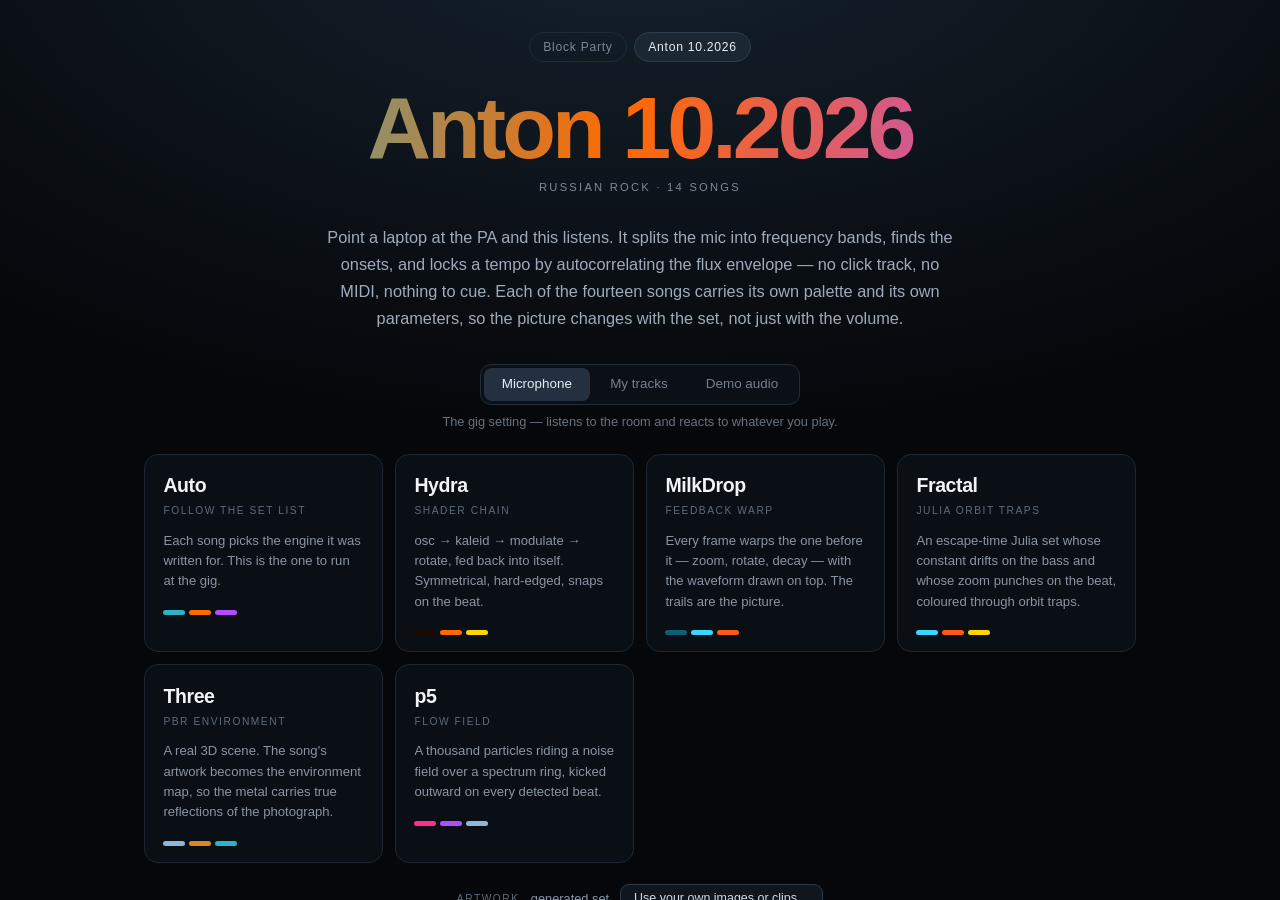
==== anton.html @ d244b023 "Add Anton 10.2026 as a second page Fourteen Russian rock songs read from the Shreddy folder of that " ====
<!DOCTYPE html>
<html lang="en">
<head>
<meta charset="utf-8">
<meta name="viewport" content="width=device-width,initial-scale=1,viewport-fit=cover">
<title>Gig Visuals</title>
<link rel="icon" href="data:image/svg+xml,%3Csvg%20xmlns%3D%22http%3A%2F%2Fwww.w3.org%2F2000%2Fsvg%22%20viewBox%3D%220%200%2032%2032%22%3E%3Crect%20width%3D%2232%22%20height%3D%2232%22%20rx%3D%227%22%20fill%3D%22%2305070a%22%2F%3E%3Ccircle%20cx%3D%2216%22%20cy%3D%2216%22%20r%3D%2210%22%20fill%3D%22none%22%20stroke%3D%22%232bb4c8%22%20stroke-width%3D%222.4%22%2F%3E%3Ccircle%20cx%3D%2216%22%20cy%3D%2216%22%20r%3D%225%22%20fill%3D%22none%22%20stroke%3D%22%23ff6a00%22%20stroke-width%3D%222.4%22%2F%3E%3Ccircle%20cx%3D%2216%22%20cy%3D%2216%22%20r%3D%221.8%22%20fill%3D%22%23b14cff%22%2F%3E%3C%2Fsvg%3E">
<link rel="stylesheet" href="styles.css">
</head>
<body>

<div id="stage"></div>

<div id="boot">
  <div class="boot-card">
    <nav class="setnav"><a href="./">Block Party</a><a href="anton.html" class="on">Anton 10.2026</a></nav>

    <h1 id="set-name">&nbsp;</h1>
    <p class="sub" id="set-tagline">&nbsp;</p>

    <p class="lede">
      Point a laptop at the PA and this listens. It splits the mic into frequency
      bands, finds the onsets, and locks a tempo by autocorrelating the flux
      envelope &mdash; no click track, no MIDI, nothing to cue. Each of the <span id="song-count">&nbsp;</span> songs carries its own palette and its own parameters, so the picture changes
      with the set, not just with the volume.
    </p>

    <div class="src-toggle" role="group" aria-label="Audio source">
      <button id="src-mic" class="seg on" aria-pressed="true">Microphone</button>
      <button id="src-track" class="seg" aria-pressed="false">My tracks</button>
      <button id="src-synth" class="seg" aria-pressed="false">Demo audio</button>
    </div>

    <p id="src-note" class="src-note">The gig setting — listens to the room and reacts to whatever you play.</p>

    <div id="track-panel" hidden>
      <label class="file-btn">
        <input id="file-input" type="file" accept="audio/*" multiple>
        <span>Choose audio files&hellip;</span>
      </label>
      <p class="file-hint">
        Your files stay on this machine &mdash; nothing is uploaded or published. They're matched
        to songs by filename. Any song without a file falls back to the demo bed.
      </p>
      <ul id="track-list"></ul>
    </div>

    <div class="engines">
      <button class="engine" data-engine="auto">
        <span class="e-name">Auto</span>
        <span class="e-tag">Follow the set list</span>
        <span class="e-desc">Each song picks the engine it was written for. This is the one to run at the gig.</span>
        <span class="e-sw"><i style="background:#2bb4c8"></i><i style="background:#ff6a00"></i><i style="background:#b14cff"></i></span>
      </button>
      <button class="engine" data-engine="hydra">
        <span class="e-name">Hydra</span>
        <span class="e-tag">Shader chain</span>
        <span class="e-desc">osc &rarr; kaleid &rarr; modulate &rarr; rotate, fed back into itself. Symmetrical, hard-edged, snaps on the beat.</span>
        <span class="e-sw"><i style="background:#1a0a00"></i><i style="background:#ff6a00"></i><i style="background:#ffd400"></i></span>
      </button>
      <button class="engine" data-engine="milkdrop">
        <span class="e-name">MilkDrop</span>
        <span class="e-tag">Feedback warp</span>
        <span class="e-desc">Every frame warps the one before it &mdash; zoom, rotate, decay &mdash; with the waveform drawn on top. The trails are the picture.</span>
        <span class="e-sw"><i style="background:#0e5f74"></i><i style="background:#39d6ff"></i><i style="background:#ff5a12"></i></span>
      </button>
      <button class="engine" data-engine="fractal">
        <span class="e-name">Fractal</span>
        <span class="e-tag">Julia orbit traps</span>
        <span class="e-desc">An escape-time Julia set whose constant drifts on the bass and whose zoom punches on the beat, coloured through orbit traps.</span>
        <span class="e-sw"><i style="background:#39d6ff"></i><i style="background:#ff5a12"></i><i style="background:#ffd400"></i></span>
      </button>
      <button class="engine" data-engine="three">
        <span class="e-name">Three</span>
        <span class="e-tag">PBR environment</span>
        <span class="e-desc">A real 3D scene. The song's artwork becomes the environment map, so the metal carries true reflections of the photograph.</span>
        <span class="e-sw"><i style="background:#8fb6d9"></i><i style="background:#d98824"></i><i style="background:#2bb4c8"></i></span>
      </button>
      <button class="engine" data-engine="flow">
        <span class="e-name">p5</span>
        <span class="e-tag">Flow field</span>
        <span class="e-desc">A thousand particles riding a noise field over a spectrum ring, kicked outward on every detected beat.</span>
        <span class="e-sw"><i style="background:#ff2e88"></i><i style="background:#b14cff"></i><i style="background:#8fb6d9"></i></span>
      </button>
    </div>

    <div class="art-row">
      <span class="art-label">Artwork</span>
      <span id="art-status">generated set</span>
      <label class="file-btn sm">
        <input id="art-input" type="file" accept="image/*,video/*" multiple>
        <span>Use your own images or clips&hellip;</span>
      </label>
    </div>

    <p class="hint">
      Full screen with <kbd>F</kbd>, change song with <kbd>&larr;</kbd><kbd>&rarr;</kbd>, switch engine
      mid-song with <kbd>1</kbd>&ndash;<kbd>5</kbd>, artwork on and off with <kbd>I</kbd>. Microphone needs https or localhost.
    </p>
    <p id="boot-err" class="err" hidden></p>
  </div>
</div>

<div id="hud" hidden>
  <div class="hud-left">
    <div class="transport">
      <button id="c-back" title="Back to the landing page (Esc)" aria-label="Back to the landing page">&#9099;</button>
      <button id="c-prev" title="Previous song (&larr;)" aria-label="Previous song">&#9664;&#9664;</button>
      <button id="c-play" title="Play / pause (P)" aria-label="Play or pause">&#9646;&#9646;</button>
      <button id="c-next" title="Next song (&rarr;)" aria-label="Next song">&#9654;&#9654;</button>
      <button id="c-mute" title="Mute audio (M)" aria-label="Mute audio">&#9834;</button>
    </div>
    <div class="track"><span id="h-index">1</span><span class="sep">/</span><span id="h-total">8</span></div>
    <div class="titles">
      <div id="h-title">—</div>
      <div id="h-artist">—</div>
    </div>
  </div>
  <div class="hud-right">
    <div class="meter"><div id="h-beat" class="beat"></div></div>
    <div class="bpm"><span id="h-bpm">--</span><small>BPM</small></div>
    <div class="conf"><div id="h-conf"></div></div>
    <div id="h-viz" class="viz">—</div>
    <div id="h-src" class="src">MIC</div>
  </div>
</div>

<div id="setlist" hidden>
  <h2>Set list</h2>
  <ol id="setlist-items"></ol>
  <div class="keys">
    <span><kbd>←</kbd><kbd>→</kbd> song</span>
    <span><kbd>1</kbd><kbd>2</kbd><kbd>3</kbd> engine</span>
    <span><kbd>0</kbd> auto</span>
    <span><kbd>S</kbd> set list</span>
    <span><kbd>H</kbd> hud</span>
    <span><kbd>F</kbd> full screen</span>
  </div>
</div>

<script src="vendor/three.min.js"></script>
<script src="js/themes-anton.js"></script>
<script src="js/synth.js"></script>
<script src="js/match.js"></script>
<script src="js/tracks.js"></script>
<script src="js/art.js"></script>
<script src="js/audio.js"></script>
<script src="js/gl.js"></script>
<script src="js/viz-hydra.js"></script>
<script src="js/viz-milkdrop.js"></script>
<script src="js/viz-flow.js"></script>
<script src="js/viz-fractal.js"></script>
<script src="js/viz-three.js"></script>
<script src="js/app.js"></script>
</body>
</html>
---- styles.css ----
*, *::before, *::after { box-sizing: border-box; }
html, body { margin: 0; height: 100%; background: #000; overflow: hidden; }
:root { --setlist-w: min(26rem, 88vw); }
body {
  font: 400 15px/1.4 ui-sans-serif, -apple-system, "Segoe UI", Roboto, sans-serif;
  color: #f2f2f2;
  -webkit-font-smoothing: antialiased;
}

#stage { position: fixed; inset: 0; }
#stage canvas { position: absolute; inset: 0; width: 100%; height: 100%; display: none; }
#stage canvas.on { display: block; }

/* ---- boot ---- */
#boot {
  position: fixed; inset: 0; z-index: 30;
  display: grid; place-items: center;
  background: radial-gradient(120% 90% at 50% -10%, #16222e 0%, #05070a 65%);
  overflow-y: auto; padding: 2rem 1rem;
}
#boot[hidden] { display: none; }
.boot-card { width: min(62rem, 100%); margin: auto; text-align: center; }
.setnav { display: flex; gap: .4rem; justify-content: center; margin: 0 0 1.6rem; }
.setnav a {
  font-size: .76rem; letter-spacing: .06em; text-decoration: none;
  padding: .35rem .85rem; border-radius: 999px;
  border: 1px solid #202a36; color: #7b8695; transition: all .15s;
}
.setnav a:hover { border-color: #3c4b5c; color: #b6c2d0; }
.setnav a.on { background: #1b2733; border-color: #2d3d4e; color: #e9eff5; }
.boot-card h1 {
  margin: 0; font-size: clamp(2.6rem, 9vw, 5.5rem); font-weight: 800;
  letter-spacing: -0.045em; line-height: 0.92;
  background: linear-gradient(100deg, #2bb4c8, #ff6a00 48%, #b14cff);
  -webkit-background-clip: text; background-clip: text; color: transparent;
}
.sub { margin: .7rem 0 0; color: #7f8a98; letter-spacing: .2em; text-transform: uppercase; font-size: .7rem; }
.lede {
  max-width: 40rem; margin: 1.8rem auto 0;
  font-size: clamp(.92rem, 1.6vw, 1.02rem); line-height: 1.65; color: #9fabba;
  text-wrap: pretty;
}

.src-toggle {
  display: inline-flex; margin: 2rem 0 1.6rem; padding: 3px; gap: 3px;
  border: 1px solid #222c38; border-radius: 11px; background: #0b1016;
}
.seg {
  border: 0; background: transparent; color: #74808f;
  padding: .45rem 1.1rem; border-radius: 8px; font-size: .84rem;
}
.seg:hover { background: #141c25; color: #a6b2c0; }
.seg.on { background: #223040; color: #e8eef5; }

.src-note { margin: -1.1rem 0 1.4rem; font-size: .8rem; color: #67727f; min-height: 1.2em; }

#track-panel { margin: 0 auto 1.6rem; max-width: 34rem; }
#track-panel[hidden] { display: none; }
.file-btn { display: inline-block; cursor: pointer; }
.file-btn input { position: absolute; width: 1px; height: 1px; opacity: 0; }
.file-btn span {
  display: inline-block; padding: .55rem 1.1rem; border-radius: 9px;
  border: 1px solid #2c3b4a; background: #0f161e; color: #cfd9e4; font-size: .86rem;
}
.file-btn:hover span { border-color: #4a5e73; background: #141d27; }
.file-btn input:focus-visible + span { outline: 2px solid #2bb4c8; outline-offset: 2px; }
.art-row {
  display: flex; align-items: center; justify-content: center; gap: .7rem;
  flex-wrap: wrap; margin: 1.3rem 0 0;
}
.art-label { font-size: .64rem; letter-spacing: .15em; text-transform: uppercase; color: #5e6b7a; }
#art-status { font-size: .8rem; color: #8a95a3; }
.file-btn.sm span { padding: .35rem .8rem; font-size: .78rem; }
.file-hint { margin: .8rem 0 0; font-size: .76rem; color: #5a6472; line-height: 1.6; }
#track-list { list-style: none; margin: 1rem 0 0; padding: 0; text-align: left; font-size: .8rem; }
#track-list li {
  display: flex; gap: .55rem; align-items: baseline;
  padding: .22rem 0; color: #7d8794; border-bottom: 1px solid rgba(255,255,255,.05);
}
#track-list li:last-child { border-bottom: 0; }
#track-list .ok { color: #2bb4c8; }
#track-list .no { color: #4e5865; }
#track-list .fn { color: #6a7585; margin-left: auto; max-width: 48%; overflow: hidden;
  text-overflow: ellipsis; white-space: nowrap; direction: rtl; }

.engines {
  display: grid; gap: .75rem; text-align: left;
  grid-template-columns: repeat(auto-fit, minmax(14rem, 1fr));
}
.engine {
  display: grid; gap: .3rem; align-content: start;
  padding: 1.1rem 1.15rem 1rem; border-radius: 14px;
  border: 1px solid #1d2733; background: #0a0f15; color: inherit; text-align: left;
  transition: border-color .16s, background .16s, transform .1s;
}
.engine:hover { border-color: #3a4a5c; background: #0f161e; transform: translateY(-2px); }
.engine:active { transform: translateY(0); }
.engine:focus-visible { outline: 2px solid #2bb4c8; outline-offset: 2px; }
.e-name { font-size: 1.22rem; font-weight: 700; letter-spacing: -0.02em; color: #f0f4f8; }
.e-tag { font-size: .64rem; letter-spacing: .15em; text-transform: uppercase; color: #5e6b7a; }
.e-desc { margin-top: .45rem; font-size: .82rem; line-height: 1.55; color: #8a95a3; text-wrap: pretty; }
.e-sw { display: flex; gap: 4px; margin-top: .85rem; }
.e-sw i { width: 22px; height: 5px; border-radius: 3px; display: block; }

button { font: inherit; cursor: pointer; }
.hint { margin: 1.8rem 0 0; font-size: .78rem; color: #5a6472; line-height: 1.7; }
.err { margin-top: .9rem; color: #ff6b6b; font-size: .85rem; }
.err[hidden] { display: none; }

/* ---- hud ---- */
#hud {
  position: fixed; inset: auto 0 0 0; z-index: 20;
  display: flex; align-items: flex-end; justify-content: space-between; gap: 1.5rem;
  padding: 1.1rem clamp(1rem, 3vw, 2.2rem) clamp(1rem, 3vw, 1.8rem);
  background: linear-gradient(to top, rgba(0,0,0,.72), rgba(0,0,0,0));
  pointer-events: none; transition: opacity .35s;
}
#hud[hidden] { display: none; }
body.setlist-open #hud { padding-right: calc(var(--setlist-w) + 1.2rem); }
#hud.dim { opacity: 0; }
.hud-left { display: flex; align-items: center; gap: .9rem; min-width: 0; }

.transport { display: flex; gap: .3rem; pointer-events: auto; flex: none; }
.transport button {
  width: 2.1rem; height: 2.1rem; display: grid; place-items: center;
  border-radius: 8px; border: 1px solid rgba(255,255,255,.14);
  background: rgba(10,14,19,.55); color: #c2ccd8; font-size: .72rem; line-height: 1;
  backdrop-filter: blur(8px); transition: background .14s, border-color .14s, color .14s;
}
.transport button:hover { background: rgba(30,42,56,.85); border-color: rgba(255,255,255,.3); color: #fff; }
.transport button:active { transform: translateY(1px); }
.transport button:focus-visible { outline: 2px solid #2bb4c8; outline-offset: 2px; }
.transport button.off { color: #6b7684; }
#c-back { border-color: rgba(255,255,255,.22); }
.track { font-variant-numeric: tabular-nums; color: #7d8794; font-size: .8rem; letter-spacing: .08em; }
.track .sep { opacity: .4; margin: 0 .15em; }
.titles { min-width: 0; }
#h-title {
  font-size: clamp(1.15rem, 3.2vw, 2rem); font-weight: 700; letter-spacing: -0.02em;
  white-space: nowrap; overflow: hidden; text-overflow: ellipsis;
  text-shadow: 0 2px 18px rgba(0,0,0,.9);
}
#h-artist { font-size: .8rem; letter-spacing: .12em; text-transform: uppercase; color: #93a0b0; }

.hud-right { display: flex; align-items: center; gap: .9rem; flex: none; }
.meter { width: 14px; height: 14px; }
.beat {
  width: 14px; height: 14px; border-radius: 50%;
  background: #fff; opacity: .15; transform: scale(.6);
  transition: transform .06s linear, opacity .06s linear;
}
.bpm { display: flex; align-items: baseline; gap: .25rem; font-variant-numeric: tabular-nums; }
#h-bpm { font-size: 1.5rem; font-weight: 700; letter-spacing: -0.02em; }
.bpm small { font-size: .62rem; letter-spacing: .14em; color: #7d8794; }
.conf { width: 44px; height: 3px; border-radius: 2px; background: rgba(255,255,255,.14); overflow: hidden; }
.conf > div { height: 100%; width: 0; background: #2bb4c8; transition: width .25s; }
.viz, .src {
  font-size: .65rem; letter-spacing: .12em; text-transform: uppercase;
  padding: .3rem .55rem; border-radius: 6px;
  border: 1px solid rgba(255,255,255,.16); color: #b9c3cf; white-space: nowrap;
}
.src { border-color: rgba(43,180,200,.5); color: #2bb4c8; }
.src.demo { border-color: rgba(255,106,0,.55); color: #ff8c33; }

/* ---- setlist ---- */
#setlist {
  position: fixed; top: 0; right: 0; bottom: 0; z-index: 25;
  width: var(--setlist-w); padding: clamp(1.2rem, 3vw, 2rem);
  background: rgba(6,9,13,.9); backdrop-filter: blur(16px);
  border-left: 1px solid rgba(255,255,255,.08);
  overflow-y: auto;
}
#setlist[hidden] { display: none; }
#setlist h2 { margin: 0 0 1rem; font-size: .7rem; letter-spacing: .18em; text-transform: uppercase; color: #7d8794; font-weight: 600; }
#setlist ol { list-style: none; margin: 0; padding: 0; }
#setlist li {
  display: grid; grid-template-columns: 1.4rem 1fr auto; gap: .7rem; align-items: center;
  padding: .55rem .6rem; border-radius: 8px; cursor: pointer;
  border-left: 2px solid transparent;
}
#setlist li:hover { background: rgba(255,255,255,.05); }
#setlist li.active { background: rgba(255,255,255,.08); border-left-color: var(--accent, #2bb4c8); }
#setlist .num { font-variant-numeric: tabular-nums; color: #5f6a78; font-size: .8rem; }
#setlist .nm { min-width: 0; display: block; }
#setlist .t { display: block; font-weight: 600; font-size: .9rem; white-space: nowrap; overflow: hidden; text-overflow: ellipsis; }
#setlist .a { display: block; font-size: .74rem; color: #7d8794; white-space: nowrap; overflow: hidden; text-overflow: ellipsis; }
#setlist .sw { display: flex; gap: 3px; flex: none; }
#setlist .sw i { width: 9px; height: 18px; border-radius: 2px; display: block; }
.keys {
  margin-top: 1.6rem; padding-top: 1rem; border-top: 1px solid rgba(255,255,255,.08);
  display: flex; flex-wrap: wrap; gap: .5rem 1rem; font-size: .72rem; color: #6c7684;
}
kbd {
  font: inherit; font-size: .68rem; padding: .1em .4em; margin-right: .15em;
  border: 1px solid rgba(255,255,255,.18); border-bottom-width: 2px; border-radius: 4px; color: #aab4c0;
}
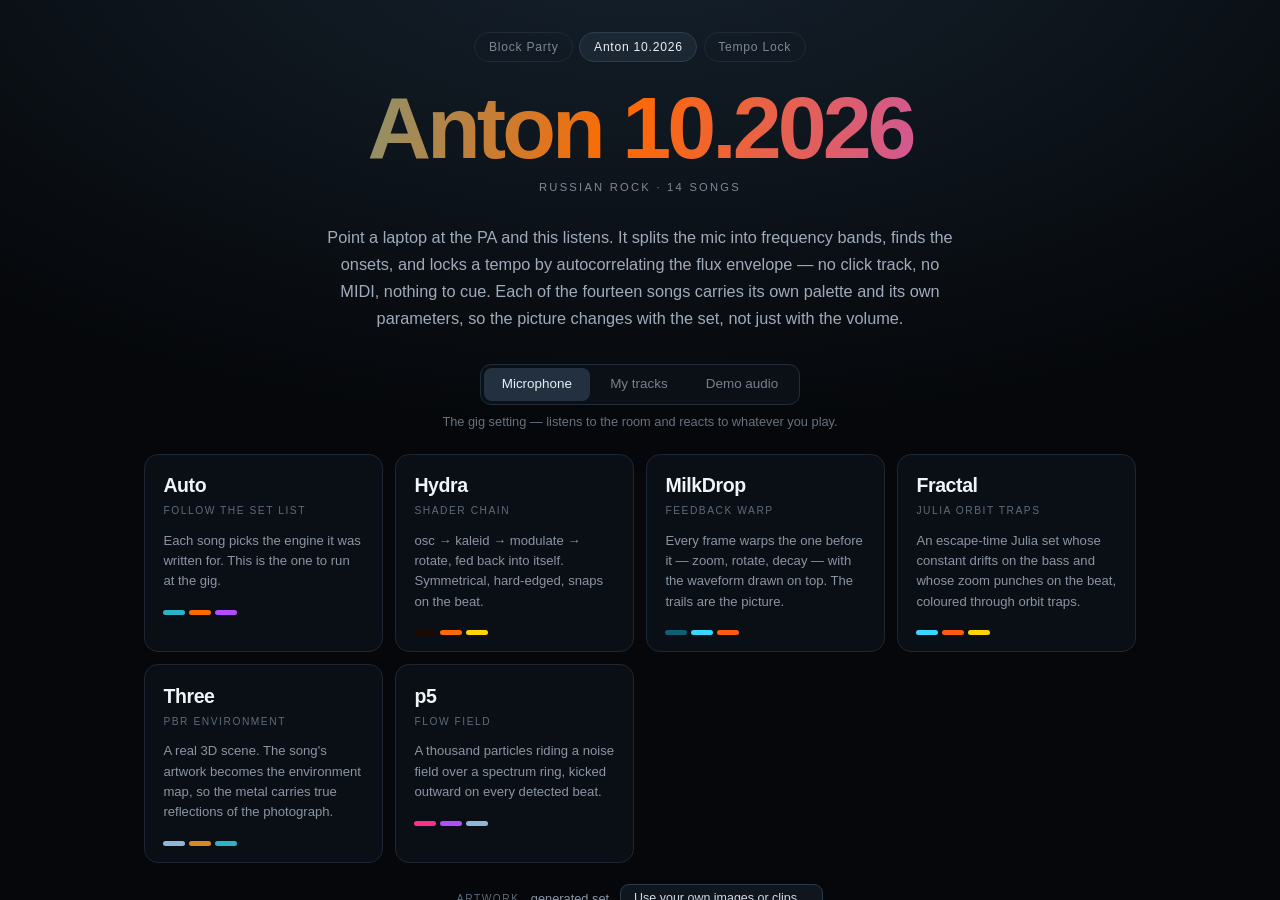
==== commit 98ca63cc: "Add a Tempo Lock demo page, and the diversified artwork for both sets tempo.html puts two panels sid" ====
--- a/anton.html
+++ b/anton.html
@@ -13,7 +13,7 @@
 
 <div id="boot">
   <div class="boot-card">
-    <nav class="setnav"><a href="./">Block Party</a><a href="anton.html" class="on">Anton 10.2026</a></nav>
+    <nav class="setnav"><a href="./">Block Party</a><a href="anton.html" class="on">Anton 10.2026</a><a href="tempo.html">Tempo Lock</a></nav>
 
     <h1 id="set-name">&nbsp;</h1>
     <p class="sub" id="set-tagline">&nbsp;</p>
@@ -95,7 +95,7 @@
 
     <p class="hint">
       Full screen with <kbd>F</kbd>, change song with <kbd>&larr;</kbd><kbd>&rarr;</kbd>, switch engine
-      mid-song with <kbd>1</kbd>&ndash;<kbd>5</kbd>, artwork on and off with <kbd>I</kbd>. Microphone needs https or localhost.
+      mid-song with <kbd>1</kbd>&ndash;<kbd>5</kbd>, artwork on and off with <kbd>I</kbd>, its presence with <kbd>V</kbd>. Microphone needs https or localhost.
     </p>
     <p id="boot-err" class="err" hidden></p>
   </div>
@@ -121,6 +121,7 @@
     <div class="bpm"><span id="h-bpm">--</span><small>BPM</small></div>
     <div class="conf"><div id="h-conf"></div></div>
     <div id="h-viz" class="viz">—</div>
+    <div id="h-presence" class="viz presence" title="Artwork presence (V)">—</div>
     <div id="h-src" class="src">MIC</div>
   </div>
 </div>
--- a/styles.css
+++ b/styles.css
@@ -160,6 +160,9 @@
   border: 1px solid rgba(255,255,255,.16); color: #b9c3cf; white-space: nowrap;
 }
 .src { border-color: rgba(43,180,200,.5); color: #2bb4c8; }
+.presence { border-color: rgba(255,255,255,.22); color: #93a0b0; }
+.presence.texture  { border-color: rgba(120,200,160,.5); color: #7fd3a8; }
+.presence.showcase { border-color: rgba(255,170,70,.55); color: #ffb347; }
 .src.demo { border-color: rgba(255,106,0,.55); color: #ff8c33; }
 
 /* ---- setlist ---- */
@@ -194,3 +197,36 @@
   font: inherit; font-size: .68rem; padding: .1em .4em; margin-right: .15em;
   border: 1px solid rgba(255,255,255,.18); border-bottom-width: 2px; border-radius: 4px; color: #aab4c0;
 }
+
+/* ---- tempo lock demo ---- */
+.tempo-wrap { max-width: 68rem; margin: 0 auto; padding: 2.5rem 1.2rem 4rem; text-align: center; overflow-y: auto; height: 100%; }
+.tempo-h1 { margin: 0; font-size: clamp(2.2rem, 6vw, 3.6rem); font-weight: 800; letter-spacing: -0.04em;
+  background: linear-gradient(100deg, #2bb4c8, #7fd3a8); -webkit-background-clip: text; background-clip: text; color: transparent; }
+#start-wrap { margin: 2rem 0; }
+button.primary { font: inherit; cursor: pointer; background: #2bb4c8; border: 1px solid #2bb4c8; color: #04131a;
+  font-weight: 600; padding: .7rem 1.4rem; border-radius: 10px; }
+button.primary:hover { background: #3fcbdf; }
+.clips { display: flex; gap: .45rem; justify-content: center; flex-wrap: wrap; margin-top: .5rem; }
+.clip { font: inherit; cursor: pointer; font-size: .8rem; padding: .4rem .9rem; border-radius: 999px;
+  border: 1px solid #222c38; background: #0b1016; color: #7b8695; }
+.clip:hover { border-color: #3c4b5c; color: #c0cad6; }
+.clip.on { background: #15323a; border-color: #2bb4c8; color: #d6f1f6; }
+.clip-note { font-size: .78rem; color: #66727f; margin: .7rem 0 0; }
+.breakbar { height: 4px; border-radius: 2px; background: #141b24; margin: 1.3rem 0 .2rem; position: relative; transition: background .2s; }
+.breakbar span { position: absolute; inset: -1.5rem 0 auto 0; font-size: .64rem; letter-spacing: .16em;
+  text-transform: uppercase; color: transparent; transition: color .2s; }
+.breakbar.on { background: #7fd3a8; }
+.breakbar.on span { color: #7fd3a8; }
+.panels { display: grid; grid-template-columns: 1fr 1fr; gap: 1rem; margin-top: 1.1rem; }
+@media (max-width: 40rem) { .panels { grid-template-columns: 1fr; } }
+.panels figure { margin: 0; }
+.panels figcaption { font-size: .72rem; letter-spacing: .1em; text-transform: uppercase; color: #8d99a7; padding-bottom: .5rem; }
+.panels figcaption em { font-style: normal; color: #5b6673; text-transform: none; letter-spacing: 0; }
+.panels canvas { width: 100%; aspect-ratio: 4 / 3; border-radius: 12px; border: 1px solid #1b2430; display: block; }
+.readouts { display: flex; gap: 1.6rem; justify-content: center; align-items: center; flex-wrap: wrap; margin-top: 1.3rem; }
+.ro { display: flex; flex-direction: column; align-items: center; gap: .25rem; }
+.ro span { font-size: 1.3rem; font-weight: 700; font-variant-numeric: tabular-nums; color: #e6edf4; }
+.ro small { font-size: .62rem; letter-spacing: .13em; text-transform: uppercase; color: #67727f; }
+.confbar { width: 70px; height: 5px; border-radius: 3px; background: rgba(255,255,255,.12); overflow: hidden; }
+.confbar > div { height: 100%; width: 0; background: #2bb4c8; transition: width .25s; }
+.caveat { max-width: 44rem; margin: 2rem auto 0; font-size: .78rem; line-height: 1.7; color: #5e6a77; text-wrap: pretty; }
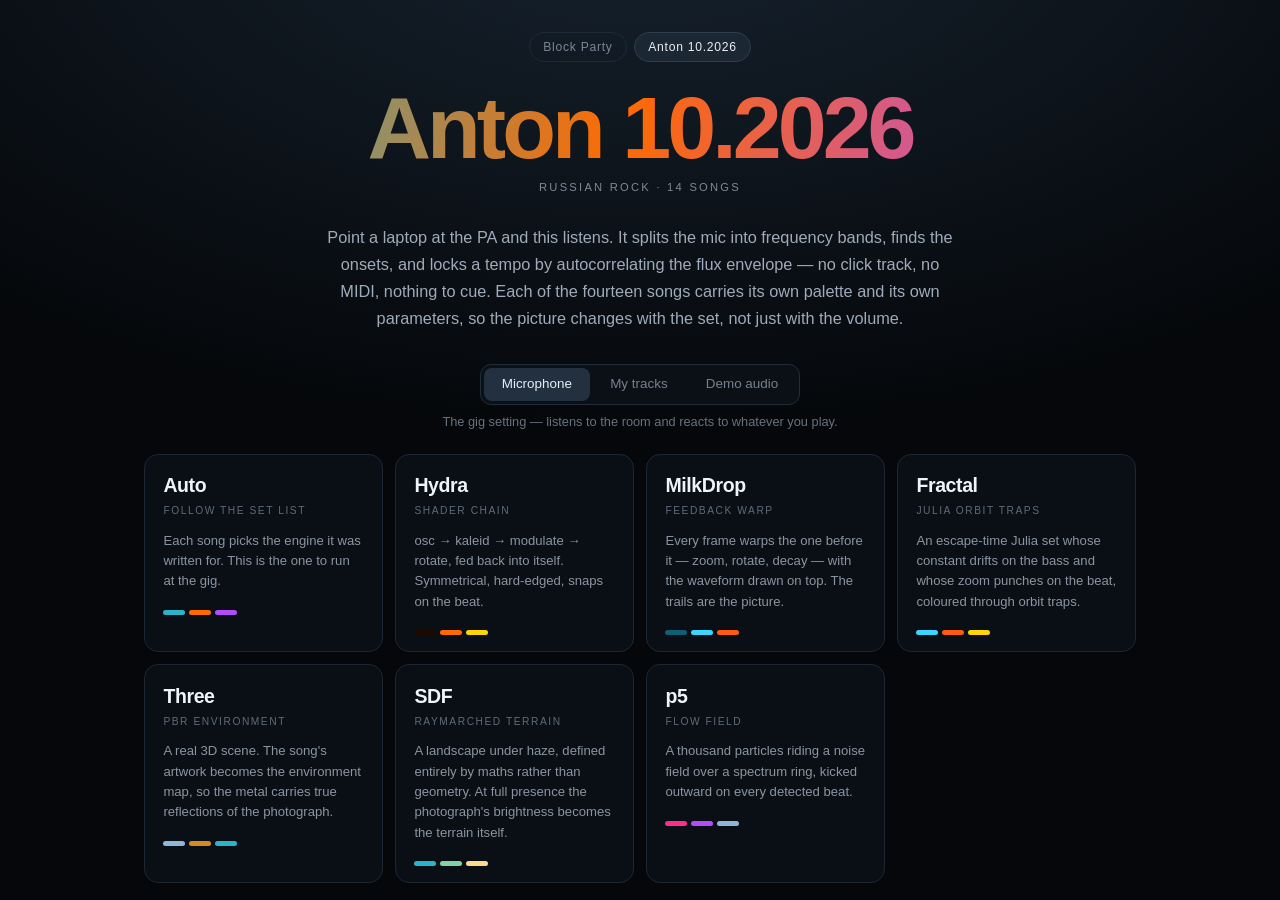
==== commit 564edd68: "Add the SDF raymarching engine; drop the tempo demo page Engine 6 (key 6): raymarched terrain under " ====
--- a/anton.html
+++ b/anton.html
@@ -13,7 +13,7 @@
 
 <div id="boot">
   <div class="boot-card">
-    <nav class="setnav"><a href="./">Block Party</a><a href="anton.html" class="on">Anton 10.2026</a><a href="tempo.html">Tempo Lock</a></nav>
+    <nav class="setnav"><a href="./">Block Party</a><a href="anton.html" class="on">Anton 10.2026</a></nav>
 
     <h1 id="set-name">&nbsp;</h1>
     <p class="sub" id="set-tagline">&nbsp;</p>
@@ -76,6 +76,12 @@
         <span class="e-desc">A real 3D scene. The song's artwork becomes the environment map, so the metal carries true reflections of the photograph.</span>
         <span class="e-sw"><i style="background:#8fb6d9"></i><i style="background:#d98824"></i><i style="background:#2bb4c8"></i></span>
       </button>
+      <button class="engine" data-engine="sdf">
+        <span class="e-name">SDF</span>
+        <span class="e-tag">Raymarched terrain</span>
+        <span class="e-desc">A landscape under haze, defined entirely by maths rather than geometry. At full presence the photograph's brightness becomes the terrain itself.</span>
+        <span class="e-sw"><i style="background:#2bb4c8"></i><i style="background:#7fd3a8"></i><i style="background:#ffd98a"></i></span>
+      </button>
       <button class="engine" data-engine="flow">
         <span class="e-name">p5</span>
         <span class="e-tag">Flow field</span>
@@ -95,7 +101,7 @@
 
     <p class="hint">
       Full screen with <kbd>F</kbd>, change song with <kbd>&larr;</kbd><kbd>&rarr;</kbd>, switch engine
-      mid-song with <kbd>1</kbd>&ndash;<kbd>5</kbd>, artwork on and off with <kbd>I</kbd>, its presence with <kbd>V</kbd>. Microphone needs https or localhost.
+      mid-song with <kbd>1</kbd>&ndash;<kbd>6</kbd>, artwork on and off with <kbd>I</kbd>, its presence with <kbd>V</kbd>. Microphone needs https or localhost.
     </p>
     <p id="boot-err" class="err" hidden></p>
   </div>
@@ -152,6 +158,7 @@
 <script src="js/viz-flow.js"></script>
 <script src="js/viz-fractal.js"></script>
 <script src="js/viz-three.js"></script>
+<script src="js/viz-sdf.js"></script>
 <script src="js/app.js"></script>
 </body>
 </html>
--- a/styles.css
+++ b/styles.css
@@ -197,36 +197,3 @@
   font: inherit; font-size: .68rem; padding: .1em .4em; margin-right: .15em;
   border: 1px solid rgba(255,255,255,.18); border-bottom-width: 2px; border-radius: 4px; color: #aab4c0;
 }
-
-/* ---- tempo lock demo ---- */
-.tempo-wrap { max-width: 68rem; margin: 0 auto; padding: 2.5rem 1.2rem 4rem; text-align: center; overflow-y: auto; height: 100%; }
-.tempo-h1 { margin: 0; font-size: clamp(2.2rem, 6vw, 3.6rem); font-weight: 800; letter-spacing: -0.04em;
-  background: linear-gradient(100deg, #2bb4c8, #7fd3a8); -webkit-background-clip: text; background-clip: text; color: transparent; }
-#start-wrap { margin: 2rem 0; }
-button.primary { font: inherit; cursor: pointer; background: #2bb4c8; border: 1px solid #2bb4c8; color: #04131a;
-  font-weight: 600; padding: .7rem 1.4rem; border-radius: 10px; }
-button.primary:hover { background: #3fcbdf; }
-.clips { display: flex; gap: .45rem; justify-content: center; flex-wrap: wrap; margin-top: .5rem; }
-.clip { font: inherit; cursor: pointer; font-size: .8rem; padding: .4rem .9rem; border-radius: 999px;
-  border: 1px solid #222c38; background: #0b1016; color: #7b8695; }
-.clip:hover { border-color: #3c4b5c; color: #c0cad6; }
-.clip.on { background: #15323a; border-color: #2bb4c8; color: #d6f1f6; }
-.clip-note { font-size: .78rem; color: #66727f; margin: .7rem 0 0; }
-.breakbar { height: 4px; border-radius: 2px; background: #141b24; margin: 1.3rem 0 .2rem; position: relative; transition: background .2s; }
-.breakbar span { position: absolute; inset: -1.5rem 0 auto 0; font-size: .64rem; letter-spacing: .16em;
-  text-transform: uppercase; color: transparent; transition: color .2s; }
-.breakbar.on { background: #7fd3a8; }
-.breakbar.on span { color: #7fd3a8; }
-.panels { display: grid; grid-template-columns: 1fr 1fr; gap: 1rem; margin-top: 1.1rem; }
-@media (max-width: 40rem) { .panels { grid-template-columns: 1fr; } }
-.panels figure { margin: 0; }
-.panels figcaption { font-size: .72rem; letter-spacing: .1em; text-transform: uppercase; color: #8d99a7; padding-bottom: .5rem; }
-.panels figcaption em { font-style: normal; color: #5b6673; text-transform: none; letter-spacing: 0; }
-.panels canvas { width: 100%; aspect-ratio: 4 / 3; border-radius: 12px; border: 1px solid #1b2430; display: block; }
-.readouts { display: flex; gap: 1.6rem; justify-content: center; align-items: center; flex-wrap: wrap; margin-top: 1.3rem; }
-.ro { display: flex; flex-direction: column; align-items: center; gap: .25rem; }
-.ro span { font-size: 1.3rem; font-weight: 700; font-variant-numeric: tabular-nums; color: #e6edf4; }
-.ro small { font-size: .62rem; letter-spacing: .13em; text-transform: uppercase; color: #67727f; }
-.confbar { width: 70px; height: 5px; border-radius: 3px; background: rgba(255,255,255,.12); overflow: hidden; }
-.confbar > div { height: 100%; width: 0; background: #2bb4c8; transition: width .25s; }
-.caveat { max-width: 44rem; margin: 2rem auto 0; font-size: .78rem; line-height: 1.7; color: #5e6a77; text-wrap: pretty; }
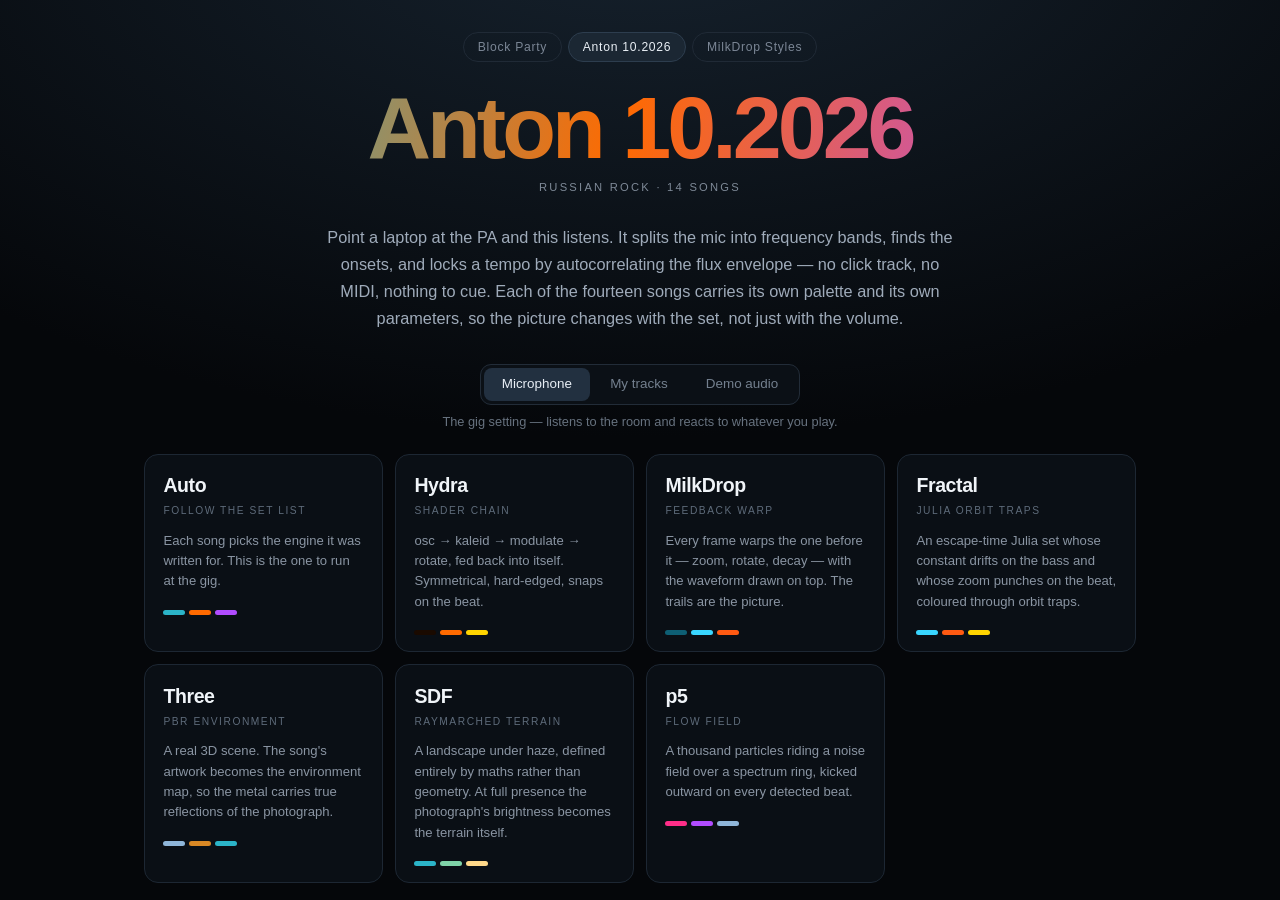
==== commit 3b241fcf: "Extend MilkDrop with real style controls, add a style gallery page MilkDrop had five parameters (zoo" ====
--- a/anton.html
+++ b/anton.html
@@ -13,7 +13,7 @@
 
 <div id="boot">
   <div class="boot-card">
-    <nav class="setnav"><a href="./">Block Party</a><a href="anton.html" class="on">Anton 10.2026</a></nav>
+    <nav class="setnav"><a href="./">Block Party</a><a href="anton.html" class="on">Anton 10.2026</a><a href="styles.html">MilkDrop Styles</a></nav>
 
     <h1 id="set-name">&nbsp;</h1>
     <p class="sub" id="set-tagline">&nbsp;</p>
--- a/styles.css
+++ b/styles.css
@@ -197,3 +197,34 @@
   font: inherit; font-size: .68rem; padding: .1em .4em; margin-right: .15em;
   border: 1px solid rgba(255,255,255,.18); border-bottom-width: 2px; border-radius: 4px; color: #aab4c0;
 }
+
+/* ---- milkdrop style gallery ---- */
+.styles-wrap { max-width: 82rem; margin: 0 auto; padding: 2.2rem 1.2rem 3rem; text-align: center; overflow-y: auto; height: 100%; }
+body.expanded .styles-wrap { max-width: none; padding: 0; }
+body.expanded .styles-wrap > :not(#panel) { display: none; }
+body.expanded .styles-bar { position: fixed; inset: auto auto 1rem 50%; transform: translateX(-50%); z-index: 5; }
+.styles-h1 { margin: 0; font-size: clamp(2rem, 5.5vw, 3.2rem); font-weight: 800; letter-spacing: -0.04em;
+  background: linear-gradient(100deg, #2bb4c8, #ffd98a); -webkit-background-clip: text; background-clip: text; color: transparent; }
+.lede.dim { color: #7d8794; font-size: .86rem; }
+.lede.dim b { color: #cbd5e1; }
+#start-wrap { margin: 1.8rem 0; }
+.styles-bar { display: flex; gap: .7rem; align-items: center; justify-content: center; flex-wrap: wrap;
+  margin: 1.2rem 0; padding: .5rem .8rem; border-radius: 999px; background: rgba(10,14,20,.75);
+  border: 1px solid #1b2430; backdrop-filter: blur(10px); }
+.dimlabel { font-size: .76rem; color: #7d8794; font-variant-numeric: tabular-nums; }
+.dimlabel b { color: #e6edf4; font-size: 1rem; }
+.grid { display: grid; grid-template-columns: repeat(4, 1fr); gap: .7rem; }
+@media (max-width: 62rem) { .grid { grid-template-columns: repeat(2, 1fr); } }
+.tile { margin: 0; cursor: pointer; position: relative; border-radius: 10px; overflow: hidden;
+  border: 1px solid #1b2430; transition: border-color .15s, transform .12s; }
+.tile:hover { border-color: #3c4b5c; transform: translateY(-2px); }
+.tile canvas { width: 100%; aspect-ratio: 16 / 10; display: block; background: #05070a; }
+.tile figcaption { position: absolute; inset: auto 0 0 0; padding: .5rem .6rem;
+  background: linear-gradient(to top, rgba(0,0,0,.82), rgba(0,0,0,0)); text-align: left; pointer-events: none; }
+.tile figcaption b { display: block; font-size: .82rem; color: #eef3f8; }
+.tile figcaption span { font-size: .66rem; color: #93a0b0; }
+.tile.failed canvas { background: #1a0d0d; }
+.tile.big { grid-column: 1 / -1; }
+.tile.big canvas { aspect-ratio: auto; height: 100vh; }
+body.expanded .grid { grid-template-columns: 1fr; gap: 0; }
+body.expanded .tile { border: 0; border-radius: 0; }
